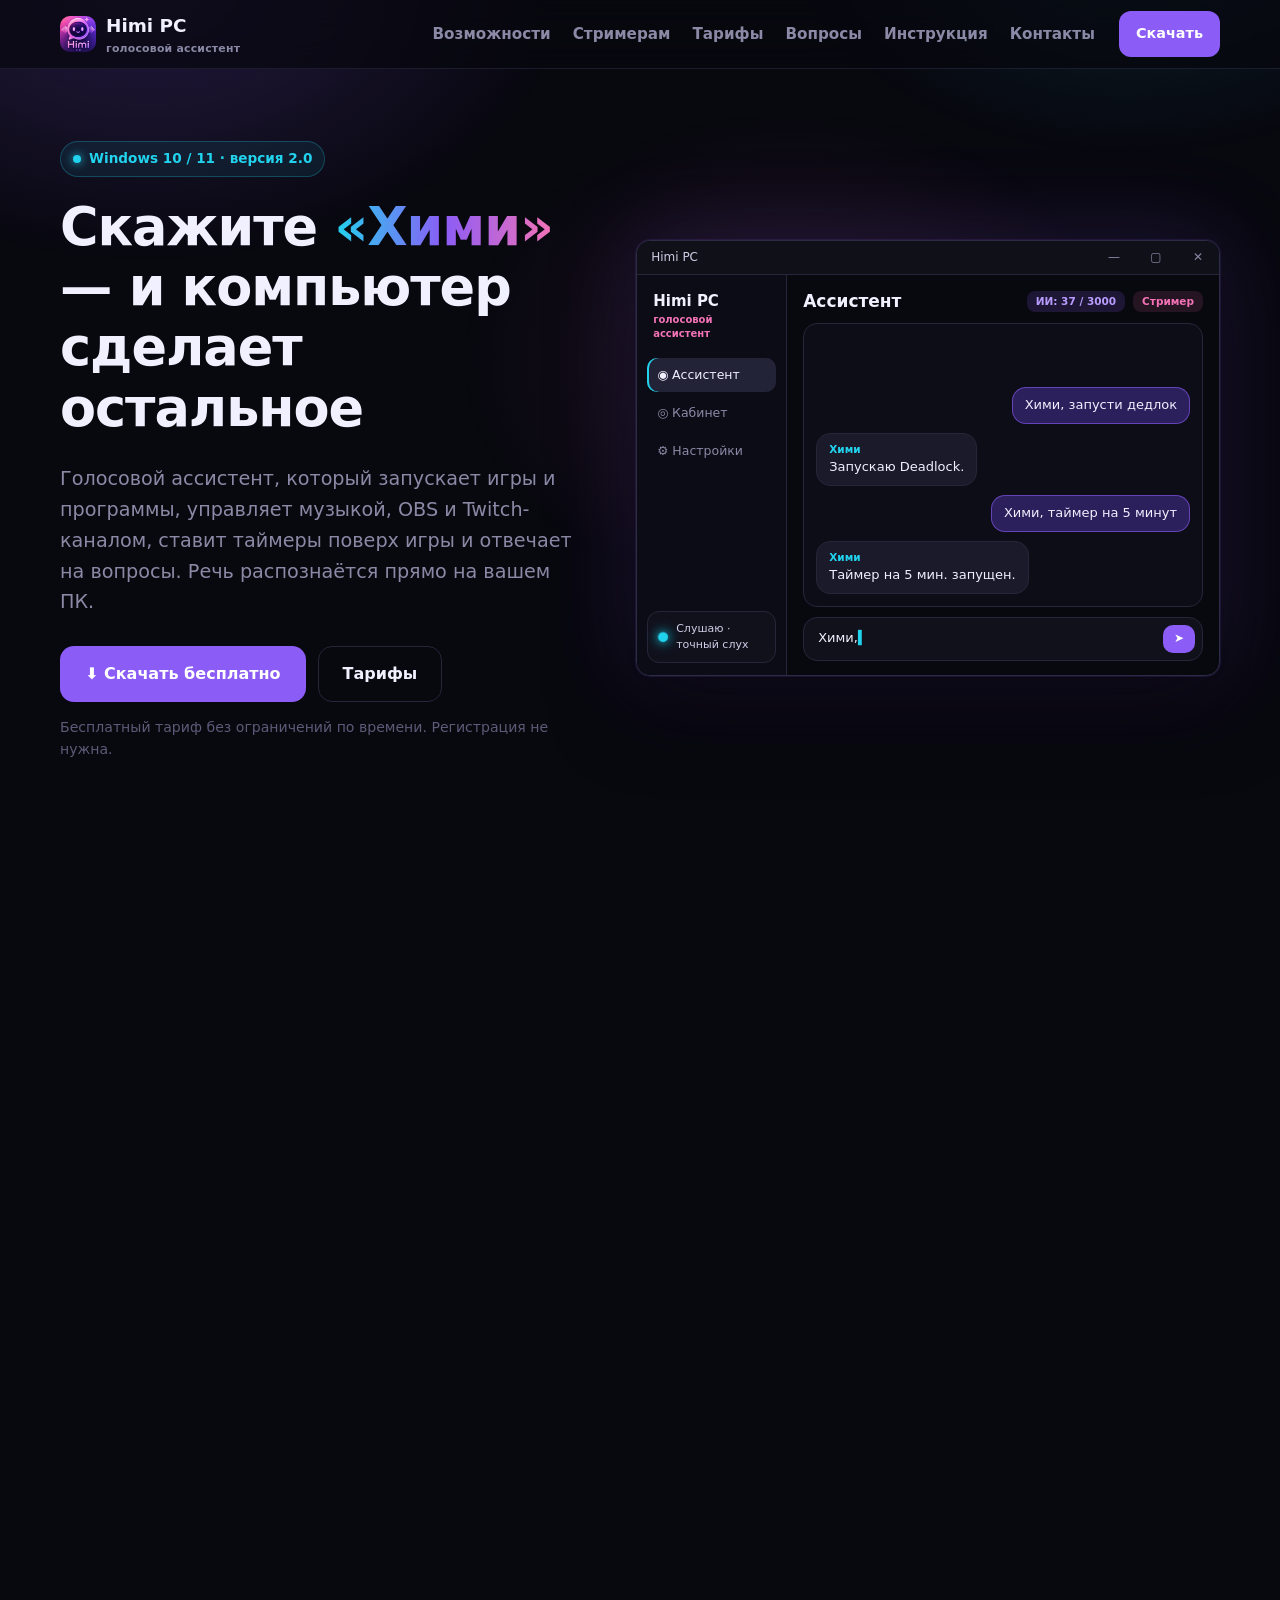
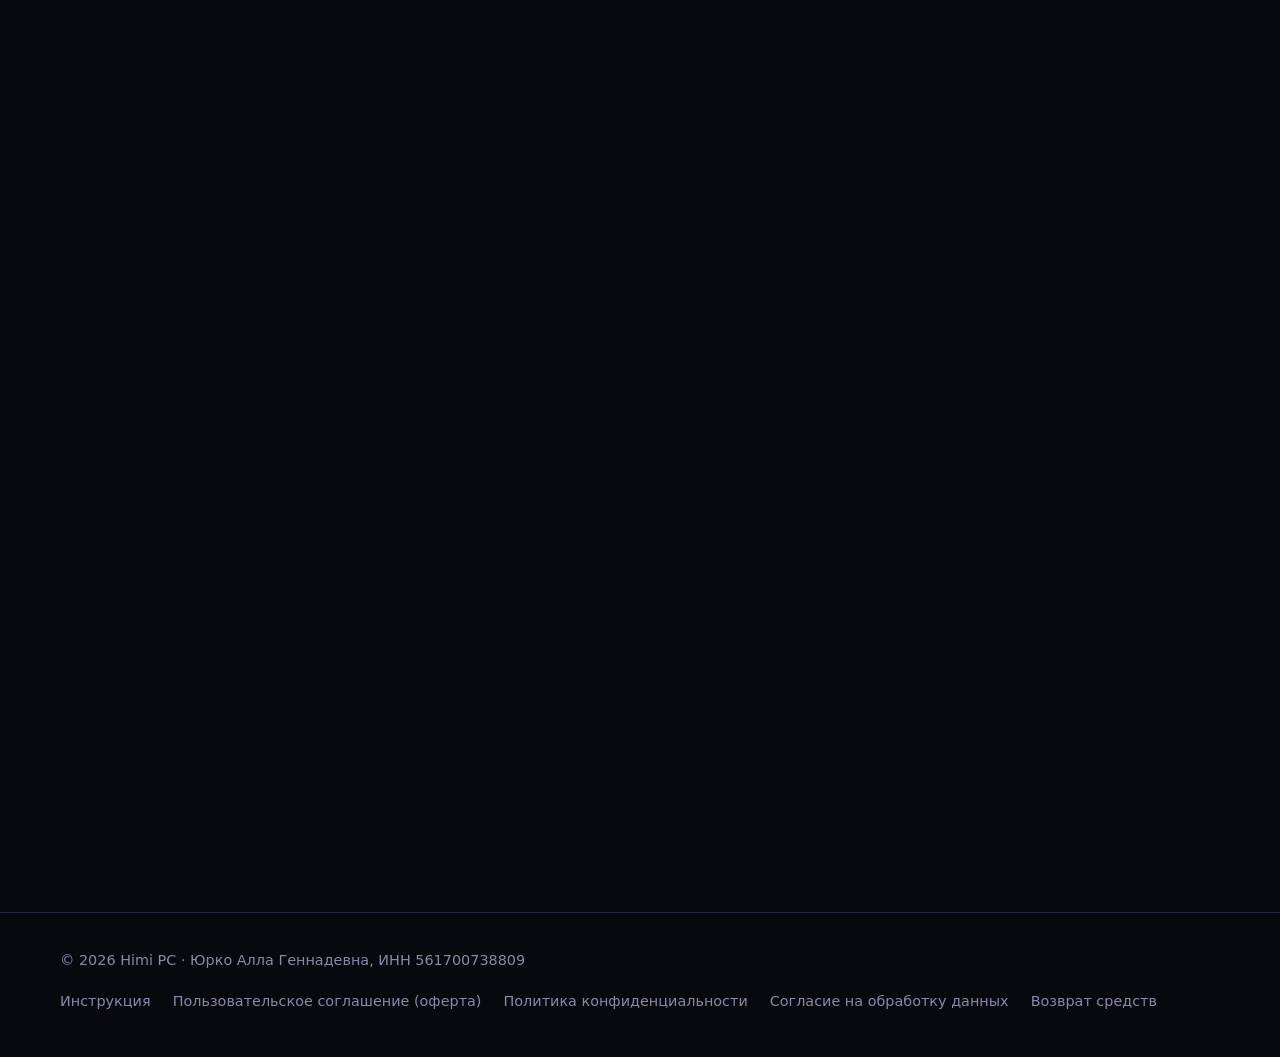
==== index.html @ 586cf4ed "Сайт Himi PC" ====
<!doctype html>
<html lang="ru">
<head>
  <meta charset="utf-8">
  <meta http-equiv="Content-Security-Policy" content="default-src 'self'; script-src 'self'; style-src 'self'; img-src 'self' data:; font-src 'self'; connect-src 'none'; object-src 'none'; base-uri 'none'; form-action 'none'">
  <meta name="referrer" content="no-referrer">
  <meta name="viewport" content="width=device-width, initial-scale=1">
  <title>Himi PC — голосовой ассистент для компьютера</title>
  <meta name="description" content="Himi PC — голосовой ассистент для Windows: управляет компьютером, играми из Steam, OBS и Twitch. Речь распознаётся прямо на вашем ПК.">
  <meta name="theme-color" content="#08080F">
  <link rel="icon" href="assets/logo.ico">
  <link rel="stylesheet" href="style.css">
</head>
<body>
<a class="skip" href="#main">К содержанию</a>
<div class="glow" aria-hidden="true"></div>

<header class="header">
  <div class="wrap">
    <a class="brand" href="#top">
      <img src="assets/logo_64.png" alt="" width="36" height="36">
      <span>Himi PC<small>голосовой ассистент</small></span>
    </a>
    <nav class="nav" id="nav" aria-label="Разделы">
      <a href="#features">Возможности</a>
      <a href="#streamers">Стримерам</a>
      <a href="#pricing">Тарифы</a>
      <a href="#faq">Вопросы</a>
      <a href="guide.html">Инструкция</a>
      <a href="#contacts">Контакты</a>
    </nav>
    <a class="btn btn-sm" href="#download">Скачать</a>
    <button class="menu-btn" id="menuBtn" aria-label="Меню" aria-controls="nav" aria-expanded="false">☰</button>
  </div>
</header>

<main id="main">
  <!-- ============ первый экран ============ -->
  <section class="hero" id="top">
    <div class="wrap">
      <div>
        <div class="badge">Windows 10 / 11 · версия 2.0</div>
        <h1>Скажите <span class="grad">«Хими»</span> — и компьютер сделает остальное</h1>
        <p class="lead">Голосовой ассистент, который запускает игры и программы, управляет музыкой, OBS и Twitch-каналом, ставит таймеры поверх игры и отвечает на вопросы. Речь распознаётся прямо на вашем ПК.</p>
        <div class="hero-actions">
          <a class="btn" href="#download">⬇ Скачать бесплатно</a>
          <a class="btn btn-ghost" href="#pricing">Тарифы</a>
        </div>
        <p class="hero-note">Бесплатный тариф без ограничений по времени. Регистрация не нужна.</p>
      </div>
      <!-- Окно программы: как Himi PC выглядит на самом деле (client/ui/app.py) -->
      <div class="app-window" role="img" aria-label="Окно программы Himi PC: пример диалога с голосовыми командами">
        <div class="aw-title">
          <span class="aw-name">Himi PC</span>
          <span class="aw-controls" aria-hidden="true"><i>—</i><i>▢</i><i>✕</i></span>
        </div>
        <div class="aw-body">
          <aside class="aw-side" aria-hidden="true">
            <div class="aw-brand">Himi PC<small>голосовой ассистент</small></div>
            <div class="aw-menu">
              <span class="on">◉ Ассистент</span>
              <span>◎ Кабинет</span>
              <span>⚙ Настройки</span>
            </div>
            <div class="aw-status" id="awStatus"><span class="aw-dot"></span><span id="awStatusText">Слушаю · точный слух</span></div>
          </aside>
          <div class="aw-main">
            <div class="aw-head" aria-hidden="true">
              <b>Ассистент</b>
              <span class="aw-chip">ИИ: 37 / 3000</span>
              <span class="aw-chip pink">Стример</span>
            </div>
            <div class="aw-chat" id="chat" aria-hidden="true"></div>
            <div class="aw-input" aria-hidden="true">
              <span id="awInput" class="aw-placeholder">Напишите команду… или скажите «Хими, …»</span>
              <span class="aw-send">➤</span>
            </div>
          </div>
        </div>
      </div>
    </div>
  </section>

  <!-- ============ возможности ============ -->
  <section id="features">
    <div class="wrap">
      <div class="section-head reveal">
        <div class="eyebrow">Возможности</div>
        <h2>Пульт от компьютера, который понимает речь</h2>
        <p>Большинство команд выполняются мгновенно и без интернета — Хими не ждёт облако, чтобы сделать громче.</p>
      </div>
      <div class="grid grid-3">
        <article class="card feature reveal"><div class="icon">🎮</div><h3>Игры и программы</h3>
          <p>«Запусти доту», «открой дискорд» — Хими найдёт игру в библиотеке Steam или любую программу из меню «Пуск».</p></article>
        <article class="card feature cyan reveal"><div class="icon">🎵</div><h3>Музыка и видео</h3>
          <p>Пауза, следующий трек, громкость, «моя волна» в Яндекс Музыке, поиск фильма на Кинопоиске и видео на YouTube.</p></article>
        <article class="card feature pink reveal"><div class="icon">⏱</div><h3>Таймеры поверх игры</h3>
          <p>Отсчёт в углу экрана поверх игр, клики проходят сквозь него. «Сколько осталось?» — ответит голосом.</p></article>
        <article class="card feature reveal"><div class="icon">💬</div><h3>Умные ответы</h3>
          <p>На платных тарифах Хими отвечает на любые вопросы и помнит последние реплики разговора.</p></article>
        <article class="card feature cyan reveal"><div class="icon">📁</div><h3>Файлы и сайты</h3>
          <p>Создать папку или файл на рабочем столе, найти папку по всему диску, открыть сайт, загуглить, сделать скриншот.</p></article>
        <article class="card feature pink reveal"><div class="icon">🫶</div><h3>Поддержка в игре</h3>
          <p>Если вы кричите в микрофон, Хими скажет пару спокойных слов. Включается в настройках — по желанию.</p></article>
      </div>
    </div>
  </section>

  <!-- ============ демо ============ -->
  <section class="demo">
    <div class="wrap">
      <div class="section-head reveal">
        <div class="eyebrow">Как это звучит</div>
        <h2>Просто говорите</h2>
        <p>Кодовое слово «Хими» — и команда. Можно в два шага: «Хими»… пауза… «громче».</p>
      </div>
      <ul class="cmd-list">
        <li class="reveal"><code>«Хими, запусти кс»</code><span>игра из Steam</span></li>
        <li class="reveal"><code>«Хими, таймер на 10 минут»</code><span>отсчёт поверх игры</span></li>
        <li class="reveal"><code>«Хими, сделай клип»</code><span>клип на Twitch</span></li>
        <li class="reveal"><code>«Хими, что такое чёрная дыра?»</code><span>ответ ИИ голосом</span></li>
        <li class="reveal"><code>«Хими, смени сцену на отошёл»</code><span>сцена в OBS</span></li>
        <li class="reveal"><code>«Хими, моя волна»</code><span>Яндекс Музыка</span></li>
      </ul>
    </div>
  </section>

  <!-- ============ стримерам ============ -->
  <section id="streamers">
    <div class="wrap">
      <div class="section-head reveal">
        <div class="eyebrow">Тариф «Стример»</div>
        <h2>Руки на клавиатуре — эфир под контролем</h2>
        <p>Хими управляет трансляцией голосом, пока вы играете: без альт-табов и лишних кнопок.</p>
      </div>
      <div class="grid grid-2">
        <article class="card feature reveal"><div class="icon">🎥</div><h3>OBS Studio</h3>
          <p>Запуск и остановка стрима и записи, смена сцен по названию: «смени сцену на отошёл».</p></article>
        <article class="card feature cyan reveal"><div class="icon">🟣</div><h3>Twitch</h3>
          <p>Клипы одной фразой, бан и таймаут, сообщения в чат, автомодерация мата, оскорблений, флуда и капса.</p></article>
        <article class="card feature pink reveal"><div class="icon">🔕</div><h3>Донаты</h3>
          <p>«Заглуши донаты» — звук алертов DonationAlerts, StreamElements и других выключается, анимация остаётся. Может делать это сам, пока идёт игра.</p></article>
        <article class="card feature reveal"><div class="icon">🧠</div><h3>3000 ИИ-запросов</h3>
          <p>В три раза больше запросов к ИИ и повышенный лимит частоты — для долгих эфиров.</p></article>
      </div>
    </div>
  </section>

  <!-- ============ приватность ============ -->
  <section id="privacy-short">
    <div class="wrap">
      <div class="section-head reveal">
        <div class="eyebrow">Приватность</div>
        <h2>Ваш голос остаётся у вас</h2>
      </div>
      <div class="privacy-strip">
        <div class="card reveal"><strong>🎙 Распознавание на ПК</strong><span>Звук не отправляется в интернет и не записывается.</span></div>
        <div class="card reveal"><strong>🔐 Шифрование</strong><span>Ключи входа зашифрованы средствами Windows, пароли — хешем Argon2id.</span></div>
        <div class="card reveal"><strong>🇷🇺 Серверы в России</strong><span>Данные аккаунта хранятся в РФ по 152-ФЗ.</span></div>
        <div class="card reveal"><strong>🗑 Удаление в один клик</strong><span>Аккаунт и все данные удаляются в Личном кабинете.</span></div>
      </div>
    </div>
  </section>

  <!-- ============ тарифы ============ -->
  <section id="pricing">
    <div class="wrap">
      <div class="section-head reveal">
        <div class="eyebrow">Тарифы</div>
        <h2>Начните бесплатно</h2>
        <p>Цены указаны в рублях. Платный тариф оплачивается разово на 30 дней, <b>без автопродления</b> — деньги не спишутся без вашего ведома.</p>
      </div>
      <div class="plans">
        <article class="card plan reveal">
          <h3>Бесплатный</h3>
          <div class="price">0 ₽</div>
          <div class="period">навсегда, без регистрации</div>
          <ul>
            <li>Громкость, таймер, скриншот, калькулятор</li>
            <li>Запуск игр из Steam</li>
            <li>Плеер: пауза и треки</li>
            <li>Вкладки браузера</li>
            <li>Файлы и папки на рабочем столе</li>
          </ul>
          <a class="btn btn-ghost" href="#download">Скачать</a>
        </article>
        <article class="card plan pro reveal">
          <span class="tag">Популярный</span>
          <h3>Платный</h3>
          <div class="price">490 ₽ <small>/ 30 дней</small></div>
          <div class="period">разовый платёж</div>
          <ul>
            <li>Всё из бесплатного</li>
            <li>ИИ: ответы на любые вопросы — 1000 запросов</li>
            <li>Память разговора</li>
            <li>Любые программы, сайты и поиск</li>
            <li>YouTube, Twitch, VK, Telegram</li>
            <li>Музыка и фильмы, профили «работа / отдых / игры»</li>
          </ul>
          <a class="btn" href="#how">Как подключить</a>
        </article>
        <article class="card plan streamer reveal">
          <h3>Стример</h3>
          <div class="price">990 ₽ <small>/ 30 дней</small></div>
          <div class="period">разовый платёж</div>
          <ul>
            <li>Всё из «Платного»</li>
            <li>ИИ — 3000 запросов</li>
            <li>OBS: стрим, запись, сцены</li>
            <li>Twitch: клипы, баны, чат, автомодерация</li>
            <li>Глушение донатов, в том числе в играх</li>
          </ul>
          <a class="btn btn-ghost" href="#how">Как подключить</a>
        </article>
      </div>
      <div class="card packs reveal">
        <div>
          <h3>Пакет ИИ-запросов</h3>
          <p class="muted m-0">+100 запросов сверх месячного лимита. Не сгорают в конце месяца и тратятся после основного лимита.</p>
        </div>
        <div><div class="muted">на «Платном»</div><div class="price">100 ₽</div></div>
        <div><div class="muted">на «Стримере»</div><div class="price">150 ₽</div></div>
      </div>
      <div class="pay-methods reveal" aria-label="Способы оплаты">
        <span>Банковские карты</span><span>СБП</span><span>ЮMoney</span><span>Оплата через ЮKassa</span>
      </div>
    </div>
  </section>

  <!-- ============ как получить услугу ============ -->
  <section id="how">
    <div class="wrap">
      <div class="section-head reveal">
        <div class="eyebrow">Порядок получения услуги</div>
        <h2>Как подключить тариф</h2>
        <p>Услуга — доступ к функциям программы Himi PC на 30 дней. Предоставляется в электронном виде, доставки нет.</p>
      </div>
      <div class="steps">
        <div class="card step reveal"><h3>Скачайте</h3><p>Установите Himi PC с этой страницы.</p></div>
        <div class="card step reveal"><h3>Войдите</h3><p>Зарегистрируйтесь по почте в «Личном кабинете» программы.</p></div>
        <div class="card step reveal"><h3>Оплатите</h3><p>Выберите тариф и нажмите «Подключить» — откроется защищённая страница оплаты ЮKassa.</p></div>
        <div class="card step reveal"><h3>Пользуйтесь</h3><p>Тариф включается автоматически в течение 5 минут после оплаты. Чек придёт на почту.</p></div>
      </div>
    </div>
  </section>

  <!-- ============ скачать ============ -->
  <section class="download" id="download">
    <div class="wrap">
      <div class="card reveal">
        <div class="dl-icon" aria-hidden="true">⬇</div>
        <div>
          <h2 class="mb-tight">Himi PC для Windows</h2>
          <p class="meta">Версия 2.0.0 · установщик ~650 МБ · всё нужное уже внутри: ничего не придётся докачивать с других сайтов</p>
          <p class="hash">SHA-256: <span class="todo">[появится после сборки установщика]</span></p>
        </div>
        <a class="btn" href="downloads/HimiPC-Setup-2.0.0.exe" download>⬇ Скачать</a>
      </div>
      <div class="grid grid-2 sysreq">
        <div class="card reveal">
          <h3>Системные требования</h3>
          <ul>
            <li>Windows 10 или 11, 64-бит</li>
            <li>8 ГБ оперативной памяти (16 ГБ — для «точного слуха»)</li>
            <li>2 ГБ на диске (+1.3 ГБ для «точного слуха»)</li>
            <li>Микрофон или гарнитура</li>
          </ul>
        </div>
        <div class="card reveal">
          <h3>Что нужно знать</h3>
          <ul>
            <li>Права администратора не нужны</li>
            <li>«Точный слух» скачивается кнопкой в настройках — только с сервера Himi</li>
            <li>Обновления подписаны: подменить их нельзя</li>
            <li>Интернет нужен только для ИИ, онлайн-голоса и входа в аккаунт</li>
          </ul>
        </div>
      </div>
    </div>
  </section>

  <!-- ============ FAQ ============ -->
  <section id="faq">
    <div class="wrap">
      <div class="section-head reveal">
        <div class="eyebrow">Вопросы</div>
        <h2>Частые вопросы</h2>
      </div>
      <div class="faq">
        <details class="reveal"><summary>Хими постоянно слушает микрофон — это безопасно?</summary>
          <p>Да. Речь распознаётся на вашем компьютере, звук никуда не отправляется и не сохраняется. В интернет уходит только текст вопросов к ИИ (на бесплатном тарифе — до 15 в месяц).</p></details>
        <details class="reveal"><summary>Хими плохо слышит или не реагирует на имя</summary>
          <p>Чаще всего дело в выбранном микрофоне и чувствительности — это настраивается за 2 минуты. Имя нужно говорить в начале фразы: «Хими, открой ютуб». Пошагово, с настройками для игры, стрима, съёмки и слабого ПК — в <a href="guide.html">инструкции</a>.</p></details>
        <details class="reveal"><summary>Спишутся ли деньги автоматически через месяц?</summary>
          <p>Нет. Тариф оплачивается разово на 30 дней. Когда срок закончится, программа просто вернётся на бесплатный тариф — продлить можно вручную.</p></details>
        <details class="reveal"><summary>Можно ли вернуть деньги?</summary>
          <p>Да. Если тариф не заработал по нашей вине — вернём полностью. Если вы передумали — вернём стоимость неиспользованных дней тарифа и неиспользованные пакеты запросов. Напишите на почту поддержки из раздела «Контакты», ответим в течение 10 рабочих дней. Подробно — в <a href="terms.html#refund">пользовательском соглашении</a>.</p></details>
        <details class="reveal"><summary>Антивирус ругается на установщик</summary>
          <p>Новые программы без большой истории иногда вызывают ложные срабатывания. Скачивайте Himi PC только с этого сайта и сверяйте контрольную сумму SHA-256, указанную рядом с кнопкой «Скачать».</p></details>
        <details class="reveal"><summary>Работает ли без интернета?</summary>
          <p>Основные команды — да: распознавание речи и управление компьютером работают офлайн. Голос Хими тоже работает без сети. Интернет нужен для входа в аккаунт, ответов ИИ, поиска и Twitch.</p></details>
        <details class="reveal"><summary>Какие игры понимает Хими?</summary>
          <p>Любую игру из вашей библиотеки Steam и любую программу из меню «Пуск» или Microsoft Store — по названию, даже если сказать его по-русски или не совсем точно: «запусти капкут», «открой фотошоп».</p></details>
      </div>
    </div>
  </section>

  <!-- ============ контакты и реквизиты ============ -->
  <section class="contacts" id="contacts">
    <div class="wrap">
      <div class="section-head reveal">
        <div class="eyebrow">Контакты</div>
        <h2>Связаться с нами</h2>
      </div>
      <div class="card reveal">
        <div>
          <h3>Поддержка</h3>
          <dl class="req">
            <dt>Почта</dt><dd><a href="mailto:support@example.ru" class="todo">[e-mail поддержки]</a></dd>
            <dt>Telegram</dt><dd class="todo">[@канал или бот]</dd>
            <dt>Время ответа</dt><dd>в течение 1–2 рабочих дней</dd>
          </dl>
        </div>
        <div>
          <h3>Продавец</h3>
          <dl class="req">
            <dt>Исполнитель</dt><dd>Юрко Алла Геннадевна</dd>
            <dt>Статус</dt><dd>Плательщик налога на профессиональный доход (самозанятый)</dd>
            <dt>ИНН</dt><dd>561700738809</dd>
            <dt>Город</dt><dd class="todo">[город]</dd>
          </dl>
        </div>
      </div>
    </div>
  </section>
</main>

<footer class="footer">
  <div class="wrap">
    <div>© <span id="year">2026</span> Himi PC · Юрко Алла Геннадевна, ИНН 561700738809</div>
    <nav aria-label="Документы">
      <a href="guide.html">Инструкция</a>
      <a href="terms.html">Пользовательское соглашение (оферта)</a>
      <a href="privacy.html">Политика конфиденциальности</a>
      <a href="consent.html">Согласие на обработку данных</a>
      <a href="terms.html#refund">Возврат средств</a>
    </nav>
  </div>
</footer>

<script src="script.js"></script>
</body>
</html>
---- style.css ----
/* Himi — сайт. Цвета те же, что в приложении (client/ui/theme.py).
   Только системные шрифты и ни одного внешнего ресурса: никакие данные посетителей
   не уходят третьим лицам (152-ФЗ), сайт быстрый и работает без интернета-CDN. */

:root {
  --bg: #08080F;
  --bg-2: #0C0C16;
  --surface: #11111C;
  --surface-2: #1A1A2A;
  --surface-3: #232338;
  --border: #26263A;
  --text: #F1F0FF;
  --muted: #8A89A6;
  --dim: #5C5B78;
  --accent: #8B5CF6;
  --accent-hover: #7C3AED;
  --neon: #22D3EE;
  --pink: #F472B6;
  --ok: #34F5A4;
  --warn: #FBBF24;
  --radius: 18px;
  --radius-sm: 12px;
  --font: "Segoe UI Variable", "Segoe UI", system-ui, -apple-system, Roboto, "Helvetica Neue", Arial, sans-serif;
  --wrap: 1160px;
}

* { box-sizing: border-box; }
html { scroll-behavior: smooth; scroll-padding-top: 84px; }
body {
  margin: 0;
  background: var(--bg);
  color: var(--text);
  font-family: var(--font);
  font-size: 16px;
  line-height: 1.6;
  -webkit-font-smoothing: antialiased;
  overflow-x: hidden;
}
img { max-width: 100%; display: block; }
a { color: var(--neon); text-decoration: none; }
a:hover { text-decoration: underline; }
h1, h2, h3 { line-height: 1.15; margin: 0 0 .5em; letter-spacing: -.02em; }
h1 { font-size: clamp(2.3rem, 5.4vw, 4rem); font-weight: 800; }
h2 { font-size: clamp(1.7rem, 3.4vw, 2.5rem); font-weight: 800; }
h3 { font-size: 1.15rem; font-weight: 700; }
p { margin: 0 0 1em; }
.wrap { width: min(var(--wrap), 100% - 32px); margin-inline: auto; }
.muted { color: var(--muted); }
.grad {
  background: linear-gradient(90deg, var(--neon), var(--accent) 50%, var(--pink));
  -webkit-background-clip: text; background-clip: text; color: transparent;
}
.skip { position: absolute; left: -999px; top: 0; }
.skip:focus { left: 16px; top: 16px; z-index: 100; background: var(--accent); color: #fff; padding: 8px 14px; border-radius: 8px; }
:focus-visible { outline: 2px solid var(--neon); outline-offset: 3px; border-radius: 6px; }

/* ---------- фон: мягкое неоновое свечение ---------- */
.glow {
  position: fixed; inset: -20% -10% auto; height: 900px; z-index: -1; pointer-events: none;
  background:
    radial-gradient(600px 400px at 18% 18%, rgba(139, 92, 246, .22), transparent 70%),
    radial-gradient(520px 380px at 82% 8%, rgba(34, 211, 238, .14), transparent 70%),
    radial-gradient(480px 360px at 60% 60%, rgba(244, 114, 182, .10), transparent 70%);
}

/* ---------- шапка ---------- */
.header {
  position: sticky; top: 0; z-index: 50;
  background: rgba(8, 8, 15, .72);
  backdrop-filter: blur(14px); -webkit-backdrop-filter: blur(14px);
  border-bottom: 1px solid rgba(38, 38, 58, .7);
}
.header .wrap { display: flex; align-items: center; gap: 24px; height: 68px; }
.brand { display: flex; align-items: center; gap: 10px; color: var(--text); font-weight: 800; font-size: 1.15rem; }
.brand:hover { text-decoration: none; }
.brand img { width: 36px; height: 36px; border-radius: 10px; }
.brand small { display: block; font-size: .68rem; font-weight: 600; color: var(--muted); letter-spacing: .02em; }
.nav { display: flex; gap: 22px; margin-left: auto; }
.nav a { color: var(--muted); font-weight: 600; font-size: .95rem; }
.nav a:hover { color: var(--text); text-decoration: none; }
.menu-btn { display: none; margin-left: auto; background: none; border: 1px solid var(--border); color: var(--text);
  border-radius: 10px; width: 42px; height: 42px; font-size: 1.2rem; cursor: pointer; }

/* ---------- кнопки ---------- */
.btn {
  display: inline-flex; align-items: center; justify-content: center; gap: 10px;
  padding: 14px 24px; border-radius: 14px; font-weight: 700; font-size: 1rem;
  border: 1px solid transparent; cursor: pointer; transition: transform .15s, box-shadow .2s, background .2s;
  color: #fff; background: var(--accent); text-decoration: none;
}
.btn:hover { text-decoration: none; transform: translateY(-1px); background: var(--accent-hover);
  box-shadow: 0 10px 34px rgba(139, 92, 246, .45); }
.btn-ghost { background: transparent; border-color: var(--border); color: var(--text); }
.btn-ghost:hover { background: var(--surface-2); box-shadow: none; }
.btn-sm { padding: 10px 16px; font-size: .9rem; border-radius: 12px; }
.header .btn-sm { flex-shrink: 0; }

/* ---------- первый экран ---------- */
.hero { padding: 72px 0 56px; }
.hero .wrap { display: grid; grid-template-columns: 1.15fr .85fr; gap: 48px; align-items: center; }
.badge {
  display: inline-flex; align-items: center; gap: 8px; padding: 6px 12px; border-radius: 999px;
  background: rgba(34, 211, 238, .08); border: 1px solid rgba(34, 211, 238, .25);
  color: var(--neon); font-size: .85rem; font-weight: 700; margin-bottom: 20px;
}
.badge::before { content: ""; width: 8px; height: 8px; border-radius: 50%; background: var(--neon);
  box-shadow: 0 0 10px var(--neon); animation: pulse 2s infinite; }
.lead { font-size: 1.2rem; color: var(--muted); max-width: 34em; }
.hero-actions { display: flex; flex-wrap: wrap; gap: 12px; margin: 28px 0 14px; }
.hero-note { font-size: .88rem; color: var(--dim); }

/* окно программы — копия настоящего интерфейса Himi PC (client/ui/app.py, theme.py) */
.hero .wrap { grid-template-columns: .95fr 1.05fr; }
.hero h1 { font-size: clamp(2.2rem, 4.1vw, 3.3rem); }
.app-window {
  position: relative; width: 100%; max-width: 640px; justify-self: end;
  background: var(--bg); border: 1px solid #2C2C44; border-radius: 14px; overflow: hidden;
  box-shadow: 0 0 0 1px rgba(139, 92, 246, .12), 0 30px 80px rgba(0, 0, 0, .55), 0 0 90px rgba(139, 92, 246, .22);
  font-size: 13px; line-height: 1.45;
}
.aw-title { display: flex; align-items: center; height: 34px; padding: 0 0 0 14px; background: #101019;
  border-bottom: 1px solid var(--border); color: #CFCDE6; font-size: 12px; }
.aw-controls { margin-left: auto; display: flex; height: 100%; }
.aw-controls i { font-style: normal; width: 42px; display: grid; place-items: center; color: var(--muted); }
.aw-body { display: grid; grid-template-columns: 150px 1fr; height: 400px; }
.aw-side { background: var(--bg-2); border-right: 1px solid var(--border); padding: 16px 10px 12px; display: flex; flex-direction: column; }
.aw-brand { font-weight: 800; font-size: 15px; padding: 0 6px 16px; }
.aw-brand small { display: block; font-size: 10px; color: var(--pink); font-weight: 600; }
.aw-menu { display: grid; gap: 4px; }
.aw-menu span { padding: 8px 10px; border-radius: 10px; color: var(--muted); font-size: 12.5px; }
.aw-menu .on { background: var(--surface-3); color: var(--text); box-shadow: inset 2px 0 0 var(--neon); }
.aw-status { margin-top: auto; display: flex; align-items: center; gap: 8px; padding: 9px 10px; border-radius: 12px;
  border: 1px solid var(--border); background: var(--surface); font-size: 11px; color: #CFCDE6; }
.aw-dot { width: 10px; height: 10px; border-radius: 50%; flex-shrink: 0; background: var(--neon);
  box-shadow: 0 0 10px var(--neon), 0 0 20px rgba(34, 211, 238, .5); animation: breathe 2.4s ease-in-out infinite; }
.aw-status.busy .aw-dot { background: var(--accent); box-shadow: 0 0 10px var(--accent), 0 0 20px rgba(139, 92, 246, .55); }
.aw-main { display: flex; flex-direction: column; min-width: 0; padding: 14px 16px 14px; }
.aw-head { display: flex; align-items: center; gap: 8px; margin-bottom: 10px; }
.aw-head b { font-size: 17px; margin-right: auto; }
.aw-chip { font-size: 10.5px; font-weight: 700; padding: 3px 9px; border-radius: 8px; color: #B99CFF; background: rgba(139, 92, 246, .16); }
.aw-chip.pink { color: var(--pink); background: rgba(244, 114, 182, .12); }
.aw-chat { flex: 1; display: flex; flex-direction: column; justify-content: flex-end; gap: 9px; overflow: hidden;
  padding: 12px; border-radius: 14px; border: 1px solid var(--border); background: rgba(17, 17, 28, .7); }
.aw-input { display: flex; align-items: center; gap: 10px; margin-top: 10px; padding: 7px 7px 7px 14px; border-radius: 14px;
  border: 1px solid var(--border); background: var(--surface); }
.aw-input span:first-child { flex: 1; min-width: 0; white-space: nowrap; overflow: hidden; text-overflow: ellipsis; }
.aw-placeholder { color: var(--dim); }
.aw-typing { color: var(--text); }
.aw-typing::after { content: "▍"; color: var(--neon); animation: pulse 1s steps(2) infinite; }
.aw-send { width: 32px; height: 28px; border-radius: 10px; display: grid; place-items: center; background: var(--accent); color: #fff; font-size: 12px; }

/* ---------- секции ---------- */
section { padding: 80px 0; }
.section-head { max-width: 720px; margin-bottom: 40px; }
.section-head p { color: var(--muted); font-size: 1.08rem; }
.eyebrow { color: var(--neon); font-weight: 800; font-size: .82rem; letter-spacing: .12em; text-transform: uppercase; margin-bottom: 10px; }

.card {
  background: linear-gradient(180deg, rgba(26, 26, 42, .55), rgba(17, 17, 28, .9));
  border: 1px solid var(--border); border-radius: var(--radius); padding: 26px;
}
.grid { display: grid; gap: 18px; }
.grid-3 { grid-template-columns: repeat(3, 1fr); }
.grid-2 { grid-template-columns: repeat(2, 1fr); }

.feature .icon {
  width: 46px; height: 46px; border-radius: 14px; display: grid; place-items: center; font-size: 1.35rem;
  background: rgba(139, 92, 246, .14); border: 1px solid rgba(139, 92, 246, .35); margin-bottom: 16px;
}
.feature p { color: var(--muted); margin: 0; font-size: .97rem; }
.feature.cyan .icon { background: rgba(34, 211, 238, .1); border-color: rgba(34, 211, 238, .35); }
.feature.pink .icon { background: rgba(244, 114, 182, .1); border-color: rgba(244, 114, 182, .35); }

/* ---------- демо-чат ---------- */
.msg { max-width: 82%; padding: 8px 12px; border-radius: 14px; animation: pop .35s ease; }
.msg.user { align-self: flex-end; background: #2B1F5C; border: 1px solid rgba(139, 92, 246, .6); }
.msg.himi { align-self: flex-start; background: var(--surface-2); border: 1px solid var(--border); }
.msg.himi b { display: block; color: var(--neon); font-size: 10.5px; margin-bottom: 1px; }
.cmd-list { list-style: none; padding: 0; margin: 0; display: grid; grid-template-columns: repeat(3, 1fr); gap: 14px; }
.cmd-list li { padding: 18px 20px; border-radius: var(--radius-sm); background: var(--surface); border: 1px solid var(--border);
  display: grid; gap: 4px; }
.cmd-list code { color: var(--neon); font-family: inherit; font-weight: 700; }
.cmd-list span { color: var(--muted); font-size: .93rem; }

/* ---------- приватность ---------- */
.privacy-strip { display: grid; grid-template-columns: repeat(4, 1fr); gap: 18px; }
.privacy-strip .card { padding: 22px; }
.privacy-strip strong { display: block; font-size: 1.05rem; margin-bottom: 6px; }
.privacy-strip span { color: var(--muted); font-size: .93rem; }

/* ---------- тарифы ---------- */
.plans { display: grid; grid-template-columns: repeat(3, 1fr); gap: 18px; align-items: stretch; }
.plan { display: flex; flex-direction: column; position: relative; }
.plan h3 { font-size: 1.25rem; }
.price { font-size: 2.4rem; font-weight: 800; margin: 6px 0 2px; }
.price small { font-size: 1rem; color: var(--muted); font-weight: 600; }
.plan .period { color: var(--muted); font-size: .9rem; margin-bottom: 18px; }
.plan ul { list-style: none; padding: 0; margin: 0 0 24px; display: grid; gap: 9px; flex: 1; }
.plan li { padding-left: 26px; position: relative; color: #D6D5EC; font-size: .96rem; }
.plan li::before { content: "✓"; position: absolute; left: 0; color: var(--ok); font-weight: 800; }
.plan.pro { border-color: rgba(139, 92, 246, .7); box-shadow: 0 0 0 1px rgba(139, 92, 246, .25), 0 20px 60px rgba(139, 92, 246, .18); }
.plan.streamer { border-color: rgba(244, 114, 182, .55); }
.plan .tag { position: absolute; top: -12px; right: 20px; background: var(--accent); color: #fff; font-size: .75rem;
  font-weight: 800; padding: 4px 10px; border-radius: 999px; }
.plan.pro h3 { color: #B99CFF; }
.plan.streamer h3 { color: var(--pink); }
.packs { margin-top: 18px; display: grid; grid-template-columns: 1.2fr 1fr 1fr; gap: 18px; align-items: center; }
.packs .price { font-size: 1.8rem; }
.pay-methods { display: flex; flex-wrap: wrap; gap: 10px; margin-top: 22px; }
.pay-methods span { padding: 8px 14px; border-radius: 10px; border: 1px solid var(--border); background: var(--surface);
  color: var(--muted); font-size: .88rem; font-weight: 600; }

/* ---------- как получить ---------- */
.steps { counter-reset: s; display: grid; grid-template-columns: repeat(4, 1fr); gap: 18px; }
.step { position: relative; padding-top: 58px; }
.step::before { counter-increment: s; content: counter(s); position: absolute; top: 22px; left: 26px; width: 30px; height: 30px;
  border-radius: 50%; display: grid; place-items: center; font-weight: 800; font-size: .9rem; color: #04121A; background: var(--neon); }
.step p { color: var(--muted); margin: 0; font-size: .95rem; }

/* ---------- скачать ---------- */
.download .card { display: grid; grid-template-columns: auto 1fr auto; gap: 28px; align-items: center; padding: 32px; }
.dl-icon { width: 72px; height: 72px; border-radius: 20px; display: grid; place-items: center; font-size: 1.9rem;
  color: var(--neon); background: rgba(34, 211, 238, .08); border: 1px solid rgba(34, 211, 238, .3);
  box-shadow: 0 0 40px rgba(34, 211, 238, .15); }
.download .meta { color: var(--muted); font-size: .93rem; margin: 0; }
.sysreq { margin-top: 18px; }
.sysreq li { color: var(--muted); }
.hash { font-family: Consolas, "Cascadia Mono", monospace; font-size: .8rem; color: var(--dim); word-break: break-all; }

/* ---------- FAQ ---------- */
.faq { display: grid; gap: 12px; max-width: 860px; }
.faq details { background: var(--surface); border: 1px solid var(--border); border-radius: var(--radius-sm); padding: 4px 20px; }
.faq summary { cursor: pointer; padding: 14px 0; font-weight: 700; list-style: none; display: flex; justify-content: space-between; gap: 16px; }
.faq summary::-webkit-details-marker { display: none; }
.faq summary::after { content: "+"; color: var(--neon); font-size: 1.3rem; line-height: 1; transition: transform .2s; }
.faq details[open] summary::after { transform: rotate(45deg); }
.faq details p { color: var(--muted); }

/* ---------- контакты / подвал ---------- */
.contacts .card { display: grid; grid-template-columns: 1fr 1fr; gap: 28px; }
.req { display: grid; grid-template-columns: max-content 1fr; gap: 6px 18px; margin: 0; font-size: .95rem; }
.req dt { color: var(--muted); }
.req dd { margin: 0; }
.todo { color: var(--warn); }
.footer { border-top: 1px solid var(--border); padding: 36px 0 44px; color: var(--muted); font-size: .9rem; }
.footer .wrap { display: flex; flex-wrap: wrap; gap: 18px 36px; justify-content: space-between; }
.footer nav { display: flex; flex-wrap: wrap; gap: 10px 22px; }
.footer a { color: var(--muted); }

/* ---------- страницы документов ---------- */
.doc { padding: 56px 0 80px; }
.doc .wrap { max-width: 860px; }
.doc h1 { font-size: clamp(1.7rem, 3.6vw, 2.4rem); }
.doc h2 { font-size: 1.25rem; margin-top: 2em; }
.doc p, .doc li { color: #D6D5EC; }
.doc .back { display: inline-block; margin-bottom: 24px; }
.doc .edition { color: var(--muted); }
/* Инструкция (guide.html): оглавление, таблицы сценариев, «это не баг» */
.doc .toc { display: flex; flex-wrap: wrap; gap: 8px; margin: 20px 0 8px; }
.doc .toc a { padding: 6px 14px; border: 1px solid var(--border); border-radius: 999px; background: var(--surface);
  color: var(--text); text-decoration: none; font-size: .92rem; }
.doc .toc a:hover { border-color: var(--accent); }
.doc .table-wrap { overflow-x: auto; margin: 16px 0; border: 1px solid var(--border); border-radius: var(--radius-sm); }
.doc table { width: 100%; border-collapse: collapse; min-width: 560px; font-size: .95rem; }
.doc th, .doc td { padding: 10px 14px; text-align: left; vertical-align: top; border-bottom: 1px solid var(--border); }
.doc th { background: var(--surface-2); color: var(--text); font-weight: 600; }
.doc td { color: #D6D5EC; }
.doc tr:last-child td { border-bottom: 0; }
.doc .facts dt { margin-top: 1.1em; font-weight: 600; color: var(--text); }
.doc .facts dd { margin: .3em 0 0; color: #D6D5EC; }

/* ---------- анимации ---------- */
.reveal { opacity: 0; transform: translateY(18px); transition: opacity .6s ease, transform .6s ease; }
.reveal.in { opacity: 1; transform: none; }
@keyframes breathe { 50% { transform: scale(1.08); opacity: .8; } }
@keyframes pulse { 50% { opacity: .35; } }
@keyframes pop { from { opacity: 0; transform: translateY(8px); } }
@media (prefers-reduced-motion: reduce) {
  *, *::before, *::after { animation: none !important; transition: none !important; }
  .reveal { opacity: 1; transform: none; }
}

/* ---------- адаптив ---------- */
@media (max-width: 980px) {
  .hero .wrap { grid-template-columns: 1fr; }
  .app-window { justify-self: center; }
  .grid-3, .plans, .privacy-strip, .steps, .cmd-list { grid-template-columns: repeat(2, 1fr); }
  .packs { grid-template-columns: 1fr 1fr; }
  .packs > :first-child { grid-column: 1 / -1; }
  .contacts .card { grid-template-columns: 1fr; }
}
@media (max-width: 760px) {
  .nav { display: none; position: absolute; top: 68px; left: 0; right: 0; flex-direction: column; gap: 0;
    background: rgba(8, 8, 15, .97); border-bottom: 1px solid var(--border); padding: 8px 16px 16px; }
  .nav.open { display: flex; }
  .nav a { padding: 12px 0; border-bottom: 1px solid var(--border); }
  .menu-btn { display: block; }
  .header .btn-sm { display: none; }
  section { padding: 60px 0; }
  .hero { padding-top: 40px; }
  .grid-3, .grid-2, .plans, .privacy-strip, .steps, .packs, .cmd-list { grid-template-columns: 1fr; }
  .aw-body { grid-template-columns: 1fr; height: 340px; }
  .aw-side { display: none; }
  .aw-chip.pink { display: none; }
  .download .card { grid-template-columns: 1fr; text-align: center; justify-items: center; }
  .req { grid-template-columns: 1fr; }
  .req dd { margin-bottom: 8px; }
}

/* утилиты вместо style="…" (их запрещает CSP) */
.ml-auto{margin-left:auto}
.m-0{margin:0}
.mb-tight{margin-bottom:.2em}
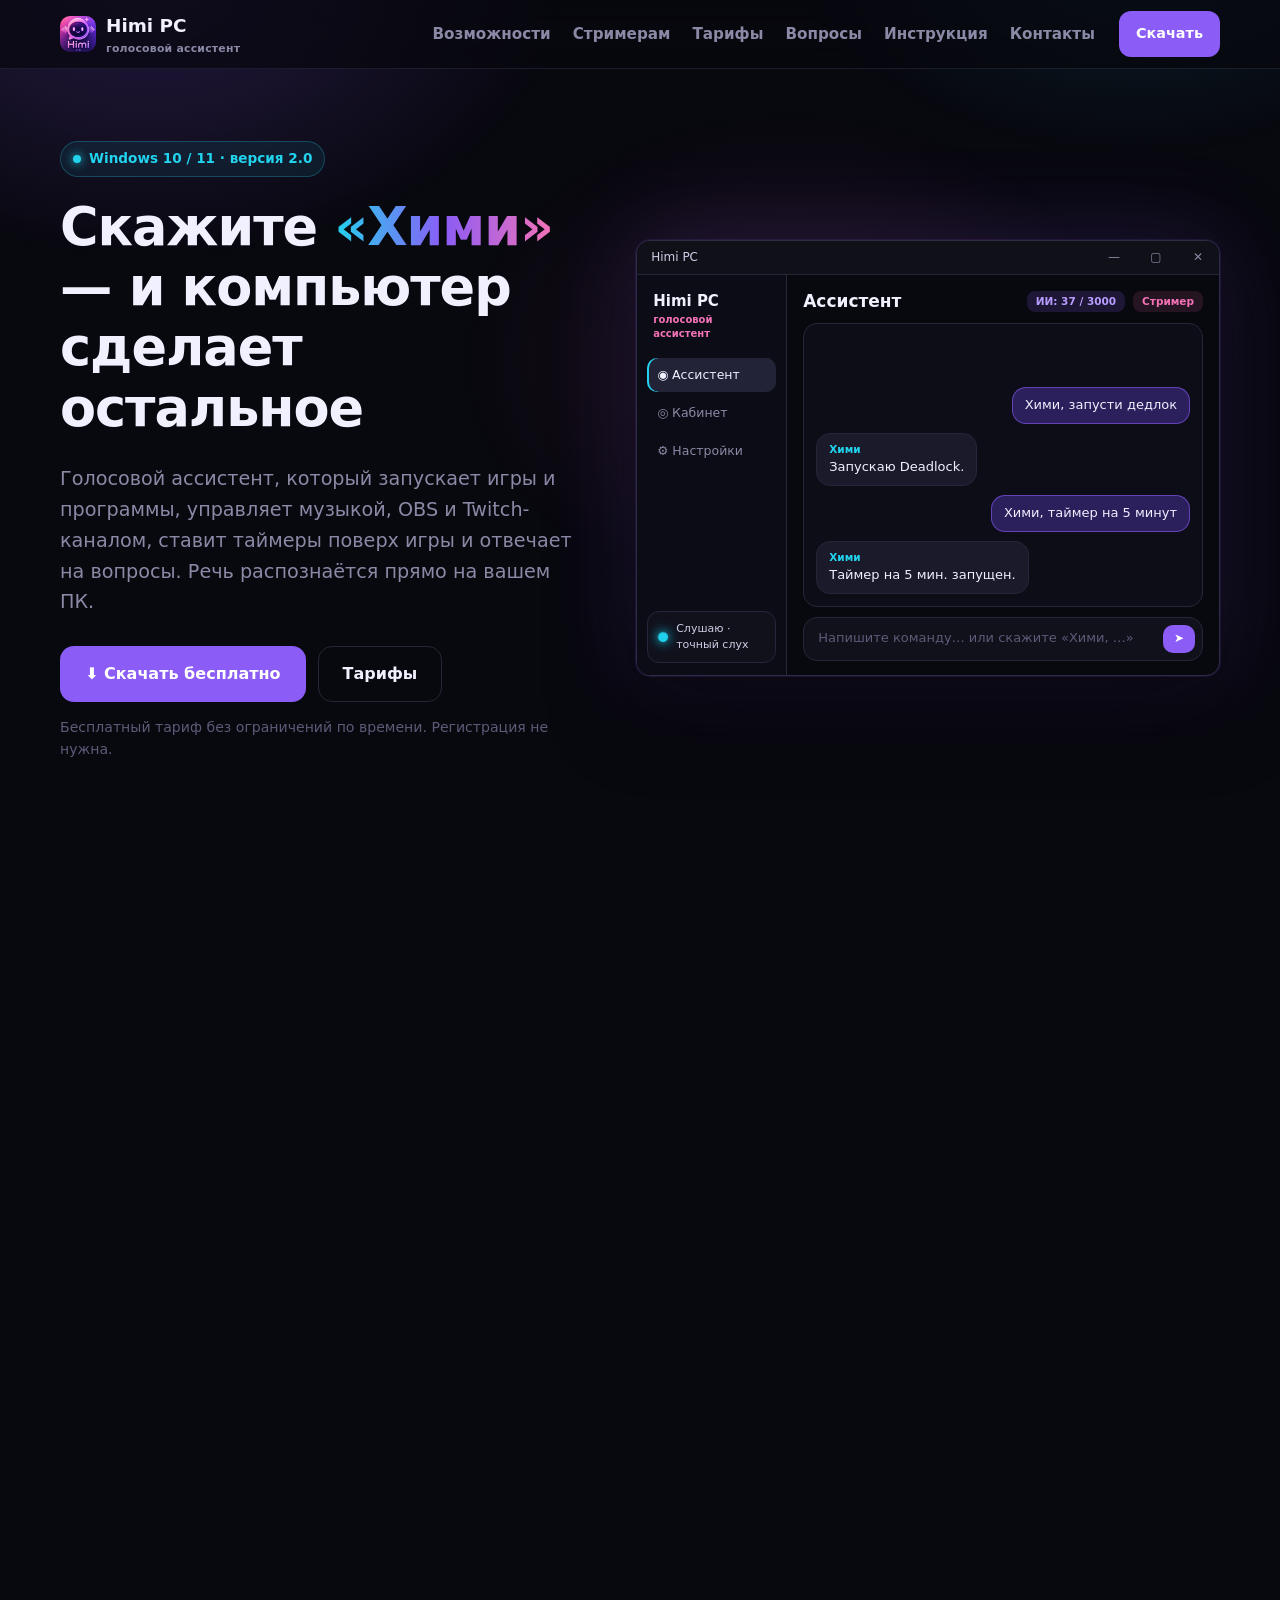
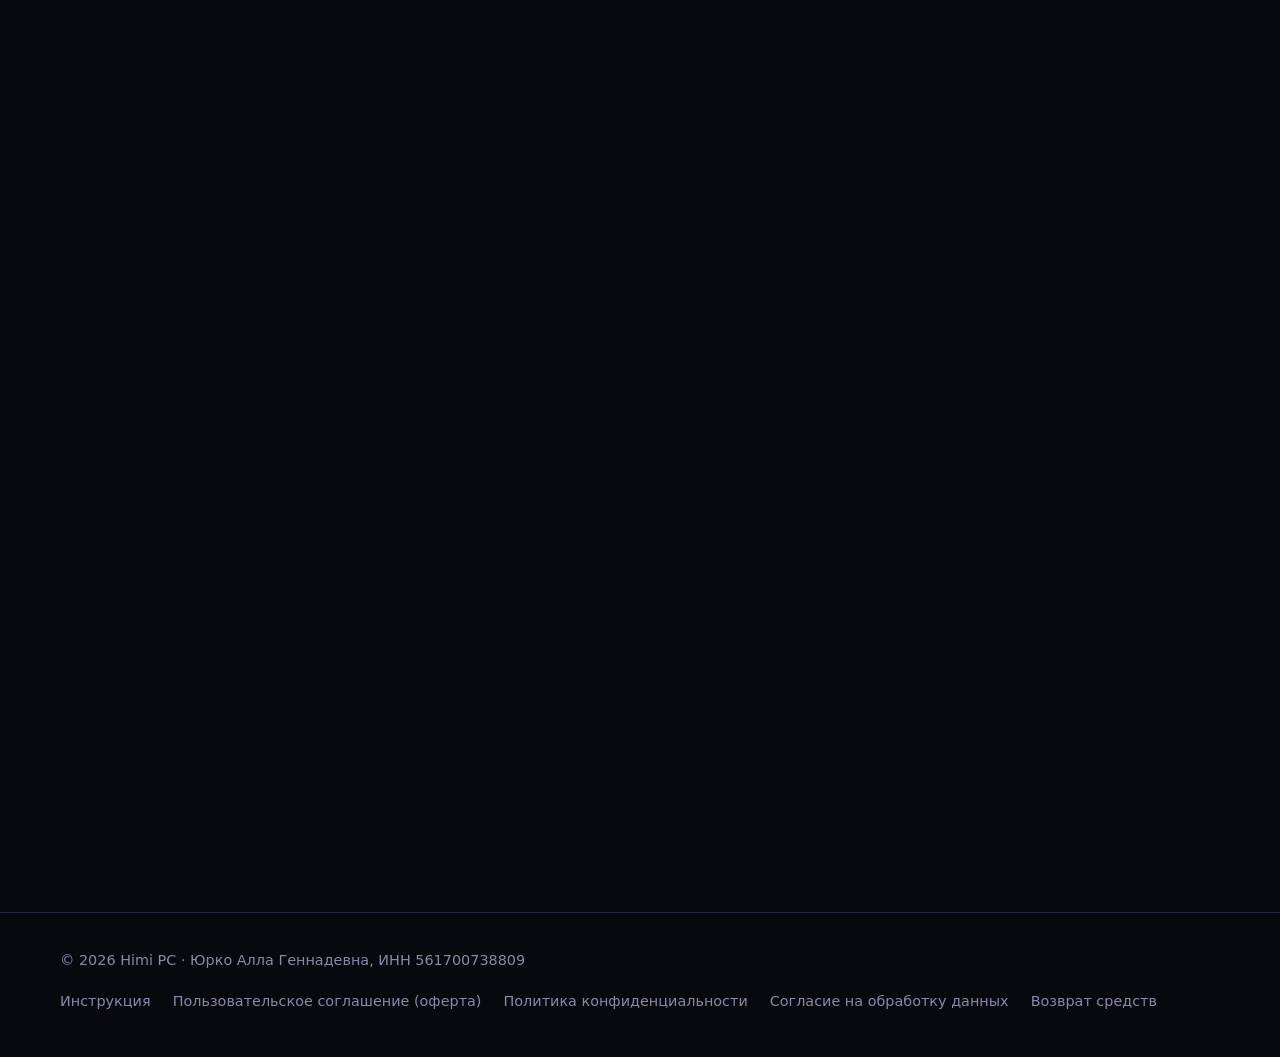
==== commit 0a67ee6b: "Почта поддержки, реквизиты" ====
--- a/index.html
+++ b/index.html
@@ -316,7 +316,7 @@
         <div>
           <h3>Поддержка</h3>
           <dl class="req">
-            <dt>Почта</dt><dd><a href="mailto:support@example.ru" class="todo">[e-mail поддержки]</a></dd>
+            <dt>Почта</dt><dd><a href="mailto:himisupport@gmail.com">himisupport@gmail.com</a></dd>
             <dt>Telegram</dt><dd class="todo">[@канал или бот]</dd>
             <dt>Время ответа</dt><dd>в течение 1–2 рабочих дней</dd>
           </dl>
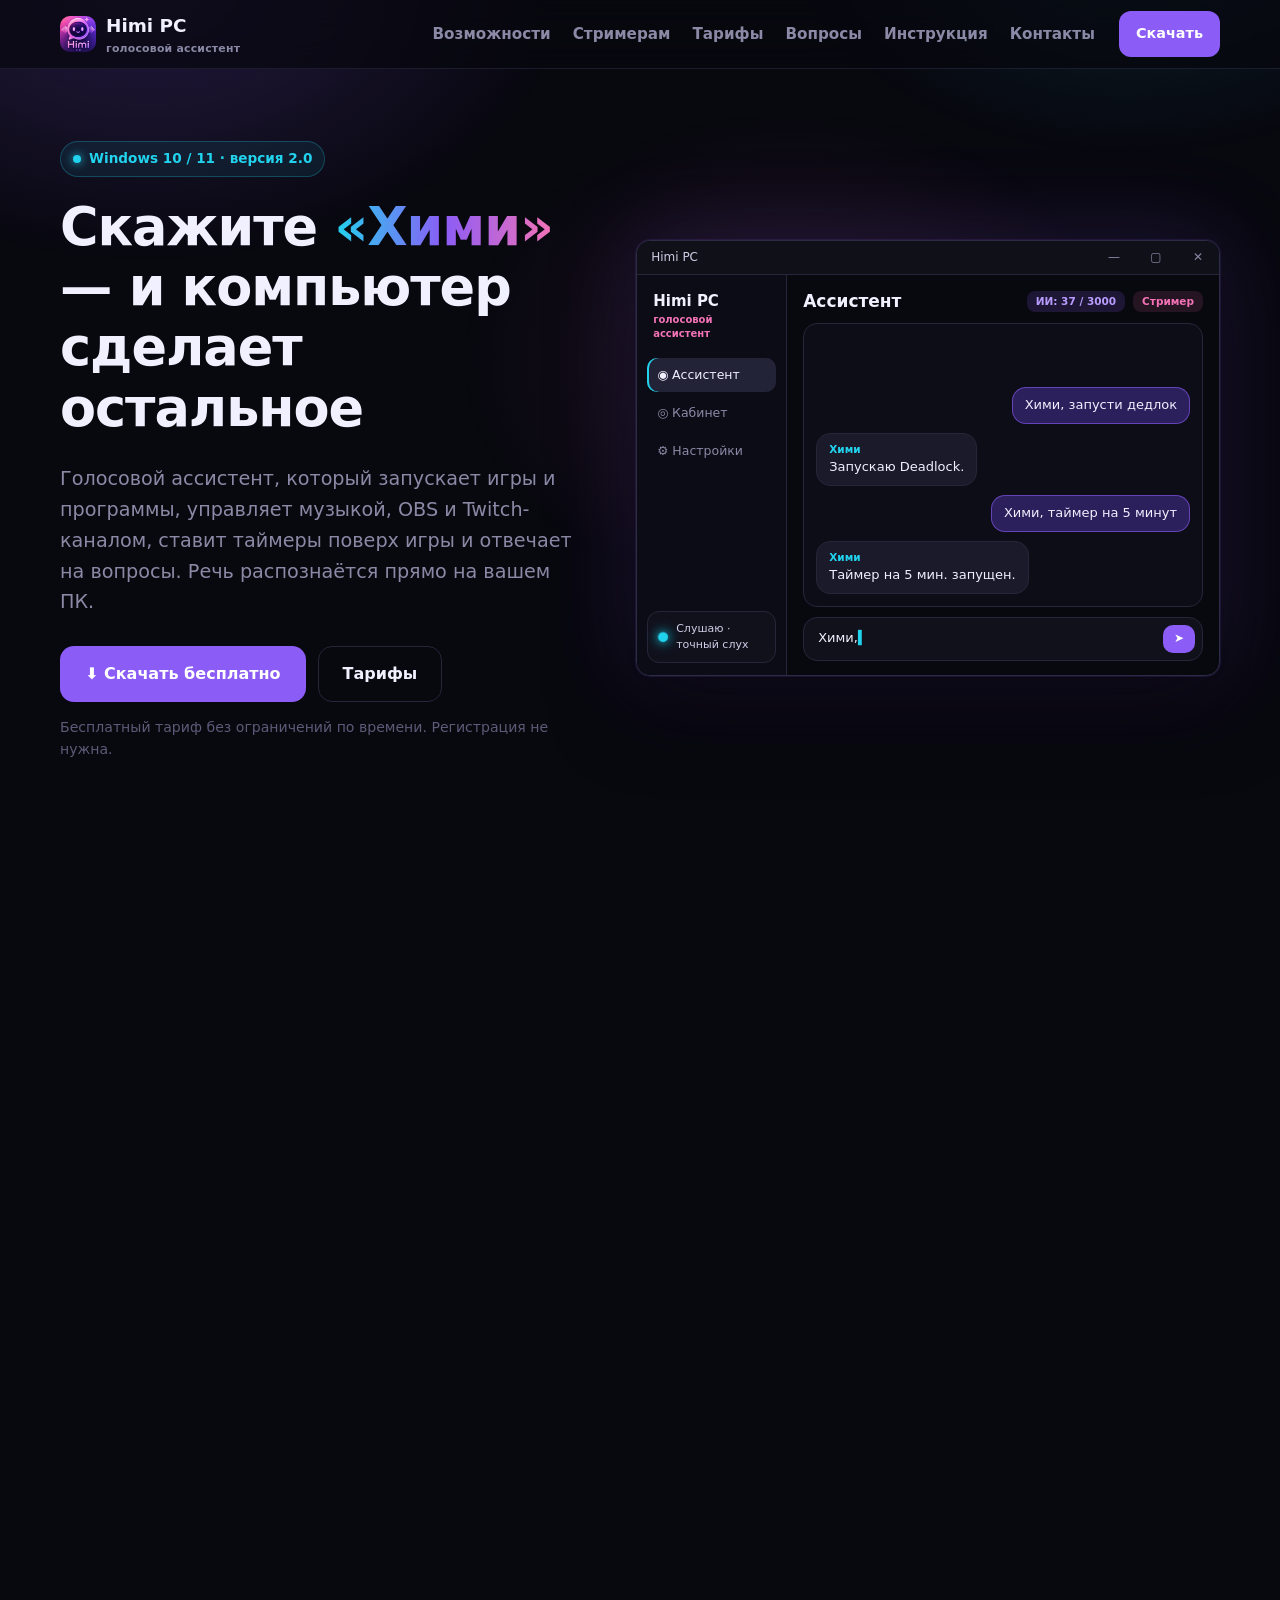
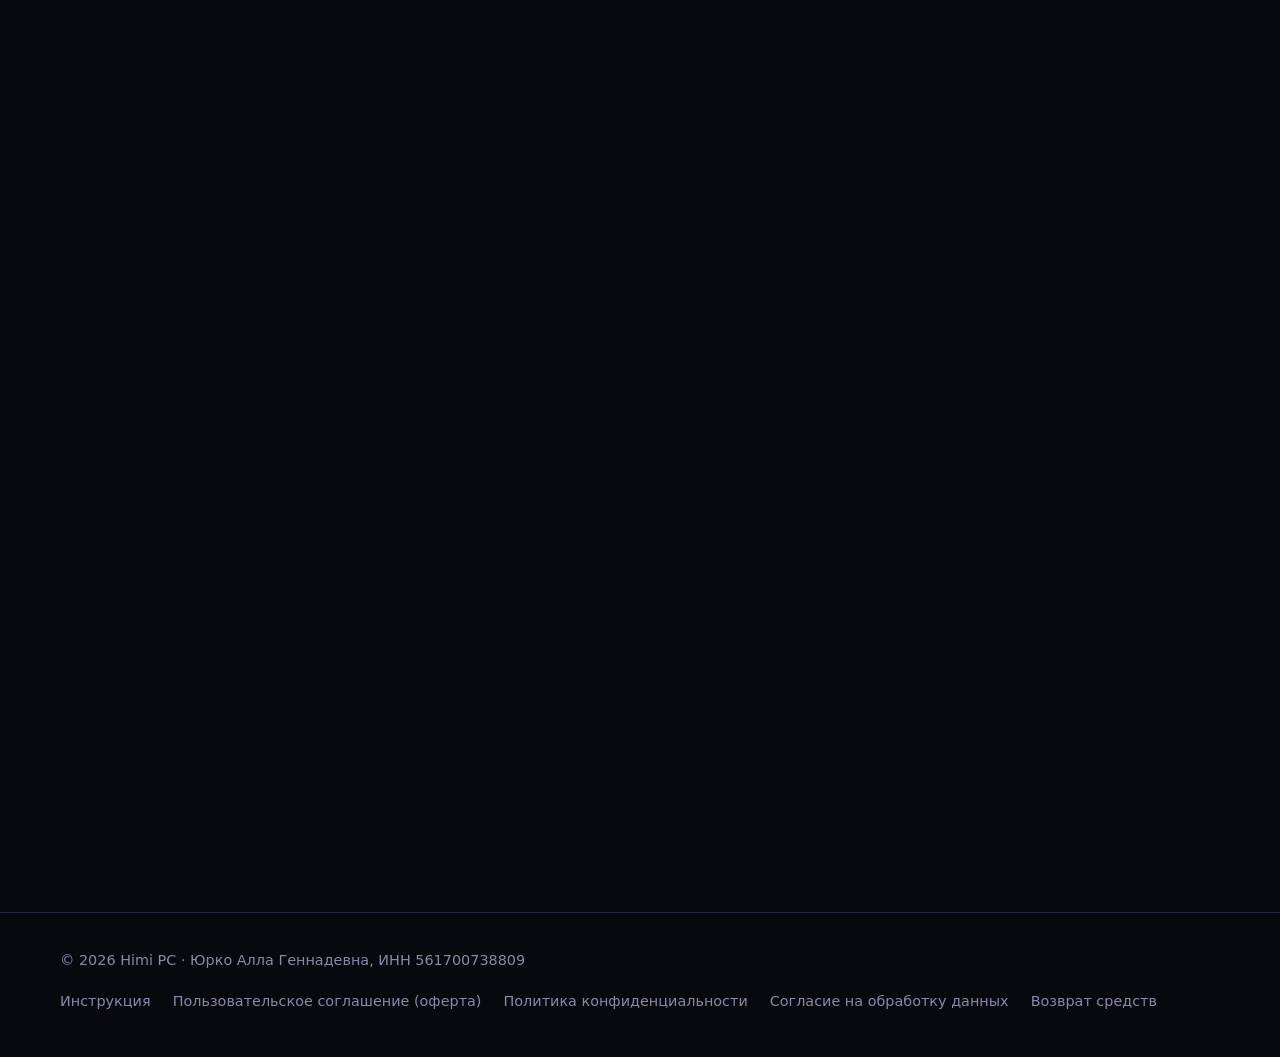
==== commit 2c824bb9: "Контакты: Telegram-канал, город" ====
--- a/index.html
+++ b/index.html
@@ -317,7 +317,7 @@
           <h3>Поддержка</h3>
           <dl class="req">
             <dt>Почта</dt><dd><a href="mailto:himisupport@gmail.com">himisupport@gmail.com</a></dd>
-            <dt>Telegram</dt><dd class="todo">[@канал или бот]</dd>
+            <dt>Telegram</dt><dd><a href="https://t.me/himi_pc" rel="noopener">@himi_pc</a></dd>
             <dt>Время ответа</dt><dd>в течение 1–2 рабочих дней</dd>
           </dl>
         </div>
@@ -327,7 +327,7 @@
             <dt>Исполнитель</dt><dd>Юрко Алла Геннадевна</dd>
             <dt>Статус</dt><dd>Плательщик налога на профессиональный доход (самозанятый)</dd>
             <dt>ИНН</dt><dd>561700738809</dd>
-            <dt>Город</dt><dd class="todo">[город]</dd>
+            <dt>Город</dt><dd>Оренбург</dd>
           </dl>
         </div>
       </div>
